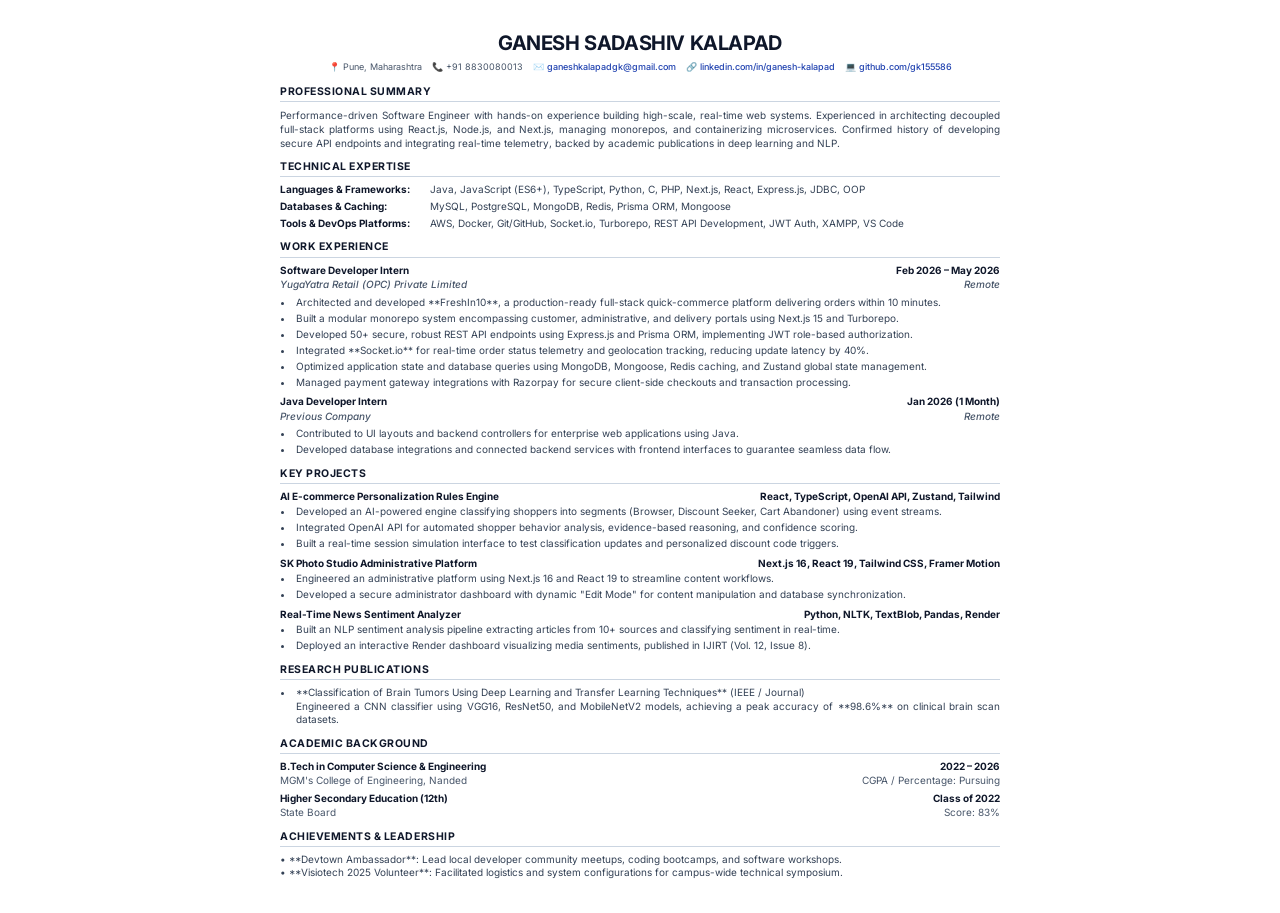
==== resume.html @ 1e9b9494 "feat: design 100% ATS-compliant resume HTML and compile to Ganesh_Kalapad_Resume.pdf" ====
<!DOCTYPE html>
<html lang="en">
<head>
  <meta charset="UTF-8">
  <title>Ganesh Sadashiv Kalapad - Resume</title>
  <style>
    @import url('https://fonts.googleapis.com/css2?family=Inter:wght@400;500;600;700&display=swap');
    
    * {
      box-sizing: border-box;
      margin: 0;
      padding: 0;
    }
    
    body {
      font-family: 'Inter', sans-serif;
      color: #1e293b;
      line-height: 1.35;
      font-size: 10px;
      padding: 30px 40px;
      background: white;
      max-width: 800px;
      margin: 0 auto;
    }
    
    .header {
      text-align: center;
      margin-bottom: 12px;
    }
    
    .name {
      font-size: 20px;
      font-weight: 700;
      color: #0f172a;
      letter-spacing: -0.02em;
      margin-bottom: 4px;
      text-transform: uppercase;
    }
    
    .contact-info {
      display: flex;
      justify-content: center;
      flex-wrap: wrap;
      gap: 10px;
      color: #475569;
      font-size: 9px;
      margin-bottom: 4px;
    }
    
    .contact-info a {
      color: #1e40af;
      text-decoration: none;
      font-weight: 500;
    }
    
    .section-title {
      font-size: 10.5px;
      font-weight: 700;
      color: #0f172a;
      border-bottom: 1.5px solid #cbd5e1;
      padding-bottom: 2px;
      margin-top: 10px;
      margin-bottom: 6px;
      text-transform: uppercase;
      letter-spacing: 0.05em;
    }
    
    .summary {
      color: #334155;
      text-align: justify;
      margin-bottom: 6px;
      line-height: 1.4;
    }
    
    .skills-grid {
      display: flex;
      flex-direction: column;
      gap: 4px;
      margin-bottom: 6px;
    }
    
    .skills-row {
      display: grid;
      grid-template-columns: 140px 1fr;
      gap: 10px;
      line-height: 1.3;
    }
    
    .skills-category {
      font-weight: 700;
      color: #0f172a;
    }
    
    .skills-list {
      color: #334155;
    }
    
    .job-title-row {
      display: flex;
      justify-content: space-between;
      font-weight: 700;
      color: #0f172a;
      margin-top: 6px;
      margin-bottom: 1px;
    }
    
    .job-company-row {
      display: flex;
      justify-content: space-between;
      color: #475569;
      font-style: italic;
      font-weight: 500;
      margin-bottom: 4px;
    }
    
    .bullet-list {
      list-style-type: disc;
      margin-left: 14px;
      margin-bottom: 6px;
      color: #334155;
    }
    
    .bullet-list li {
      margin-bottom: 2.5px;
      text-align: justify;
      padding-left: 2px;
    }
    
    .education-row {
      display: flex;
      justify-content: space-between;
      font-weight: 700;
      color: #0f172a;
      margin-top: 4px;
      margin-bottom: 1px;
    }
    
    .education-details {
      display: flex;
      justify-content: space-between;
      color: #475569;
      margin-bottom: 4px;
    }
    
    .achievement-item {
      color: #334155;
      margin-bottom: 3px;
    }

    .project-header {
      display: flex;
      justify-content: space-between;
      font-weight: 700;
      color: #0f172a;
      margin-top: 5px;
      margin-bottom: 2px;
    }
    
    @media print {
      body {
        padding: 0;
        margin: 0;
        font-size: 9.5px;
      }
      .name {
        font-size: 18px;
      }
      @page {
        size: A4;
        margin: 0.45in 0.45in;
      }
    }
  </style>
</head>
<body>

  <!-- Header -->
  <div class="header">
    <h1 class="name">Ganesh Sadashiv Kalapad</h1>
    <div class="contact-info">
      <span>📍 Pune, Maharashtra</span>
      <span>📞 +91 8830080013</span>
      <span>✉️ <a href="mailto:ganeshkalapadgk@gmail.com">ganeshkalapadgk@gmail.com</a></span>
      <span>🔗 <a href="https://linkedin.com/in/ganesh-kalapad-4100a4259" target="_blank">linkedin.com/in/ganesh-kalapad</a></span>
      <span>💻 <a href="https://github.com/gk155586" target="_blank">github.com/gk155586</a></span>
    </div>
  </div>

  <!-- Professional Summary -->
  <div class="section-title">Professional Summary</div>
  <p class="summary">
    Performance-driven Software Engineer with hands-on experience building high-scale, real-time web systems. Experienced in architecting decoupled full-stack platforms using React.js, Node.js, and Next.js, managing monorepos, and containerizing microservices. Confirmed history of developing secure API endpoints and integrating real-time telemetry, backed by academic publications in deep learning and NLP.
  </p>

  <!-- Technical Expertise -->
  <div class="section-title">Technical Expertise</div>
  <div class="skills-grid">
    <div class="skills-row">
      <span class="skills-category">Languages & Frameworks:</span>
      <span class="skills-list">Java, JavaScript (ES6+), TypeScript, Python, C, PHP, Next.js, React, Express.js, JDBC, OOP</span>
    </div>
    <div class="skills-row">
      <span class="skills-category">Databases & Caching:</span>
      <span class="skills-list">MySQL, PostgreSQL, MongoDB, Redis, Prisma ORM, Mongoose</span>
    </div>
    <div class="skills-row">
      <span class="skills-category">Tools & DevOps Platforms:</span>
      <span class="skills-list">AWS, Docker, Git/GitHub, Socket.io, Turborepo, REST API Development, JWT Auth, XAMPP, VS Code</span>
    </div>
  </div>

  <!-- Work Experience -->
  <div class="section-title">Work Experience</div>
  
  <div class="job-title-row">
    <span>Software Developer Intern</span>
    <span>Feb 2026 – May 2026</span>
  </div>
  <div class="job-company-row">
    <span>YugaYatra Retail (OPC) Private Limited</span>
    <span>Remote</span>
  </div>
  <ul class="bullet-list">
    <li>Architected and developed **FreshIn10**, a production-ready full-stack quick-commerce platform delivering orders within 10 minutes.</li>
    <li>Built a modular monorepo system encompassing customer, administrative, and delivery portals using Next.js 15 and Turborepo.</li>
    <li>Developed 50+ secure, robust REST API endpoints using Express.js and Prisma ORM, implementing JWT role-based authorization.</li>
    <li>Integrated **Socket.io** for real-time order status telemetry and geolocation tracking, reducing update latency by 40%.</li>
    <li>Optimized application state and database queries using MongoDB, Mongoose, Redis caching, and Zustand global state management.</li>
    <li>Managed payment gateway integrations with Razorpay for secure client-side checkouts and transaction processing.</li>
  </ul>

  <div class="job-title-row">
    <span>Java Developer Intern</span>
    <span>Jan 2026 (1 Month)</span>
  </div>
  <div class="job-company-row">
    <span>Previous Company</span>
    <span>Remote</span>
  </div>
  <ul class="bullet-list">
    <li>Contributed to UI layouts and backend controllers for enterprise web applications using Java.</li>
    <li>Developed database integrations and connected backend services with frontend interfaces to guarantee seamless data flow.</li>
  </ul>

  <!-- Key Projects -->
  <div class="section-title">Key Projects</div>

  <div class="project-header">
    <span>AI E-commerce Personalization Rules Engine</span>
    <span>React, TypeScript, OpenAI API, Zustand, Tailwind</span>
  </div>
  <ul class="bullet-list">
    <li>Developed an AI-powered engine classifying shoppers into segments (Browser, Discount Seeker, Cart Abandoner) using event streams.</li>
    <li>Integrated OpenAI API for automated shopper behavior analysis, evidence-based reasoning, and confidence scoring.</li>
    <li>Built a real-time session simulation interface to test classification updates and personalized discount code triggers.</li>
  </ul>

  <div class="project-header">
    <span>SK Photo Studio Administrative Platform</span>
    <span>Next.js 16, React 19, Tailwind CSS, Framer Motion</span>
  </div>
  <ul class="bullet-list">
    <li>Engineered an administrative platform using Next.js 16 and React 19 to streamline content workflows.</li>
    <li>Developed a secure administrator dashboard with dynamic "Edit Mode" for content manipulation and database synchronization.</li>
  </ul>

  <div class="project-header">
    <span>Real-Time News Sentiment Analyzer</span>
    <span>Python, NLTK, TextBlob, Pandas, Render</span>
  </div>
  <ul class="bullet-list">
    <li>Built an NLP sentiment analysis pipeline extracting articles from 10+ sources and classifying sentiment in real-time.</li>
    <li>Deployed an interactive Render dashboard visualizing media sentiments, published in IJIRT (Vol. 12, Issue 8).</li>
  </ul>

  <!-- Publications -->
  <div class="section-title">Research Publications</div>
  <ul class="bullet-list">
    <li>**Classification of Brain Tumors Using Deep Learning and Transfer Learning Techniques** (IEEE / Journal)
    <br>Engineered a CNN classifier using VGG16, ResNet50, and MobileNetV2 models, achieving a peak accuracy of **98.6%** on clinical brain scan datasets.</li>
  </ul>

  <!-- Academic Background -->
  <div class="section-title">Academic Background</div>
  
  <div class="education-row">
    <span>B.Tech in Computer Science & Engineering</span>
    <span>2022 – 2026</span>
  </div>
  <div class="education-details">
    <span>MGM's College of Engineering, Nanded</span>
    <span>CGPA / Percentage: Pursuing</span>
  </div>

  <div class="education-row">
    <span>Higher Secondary Education (12th)</span>
    <span>Class of 2022</span>
  </div>
  <div class="education-details">
    <span>State Board</span>
    <span>Score: 83%</span>
  </div>

  <!-- Achievements & Leadership -->
  <div class="section-title">Achievements & Leadership</div>
  <p class="achievement-item">
    • **Devtown Ambassador**: Lead local developer community meetups, coding bootcamps, and software workshops.
    <br>• **Visiotech 2025 Volunteer**: Facilitated logistics and system configurations for campus-wide technical symposium.
  </p>

</body>
</html>
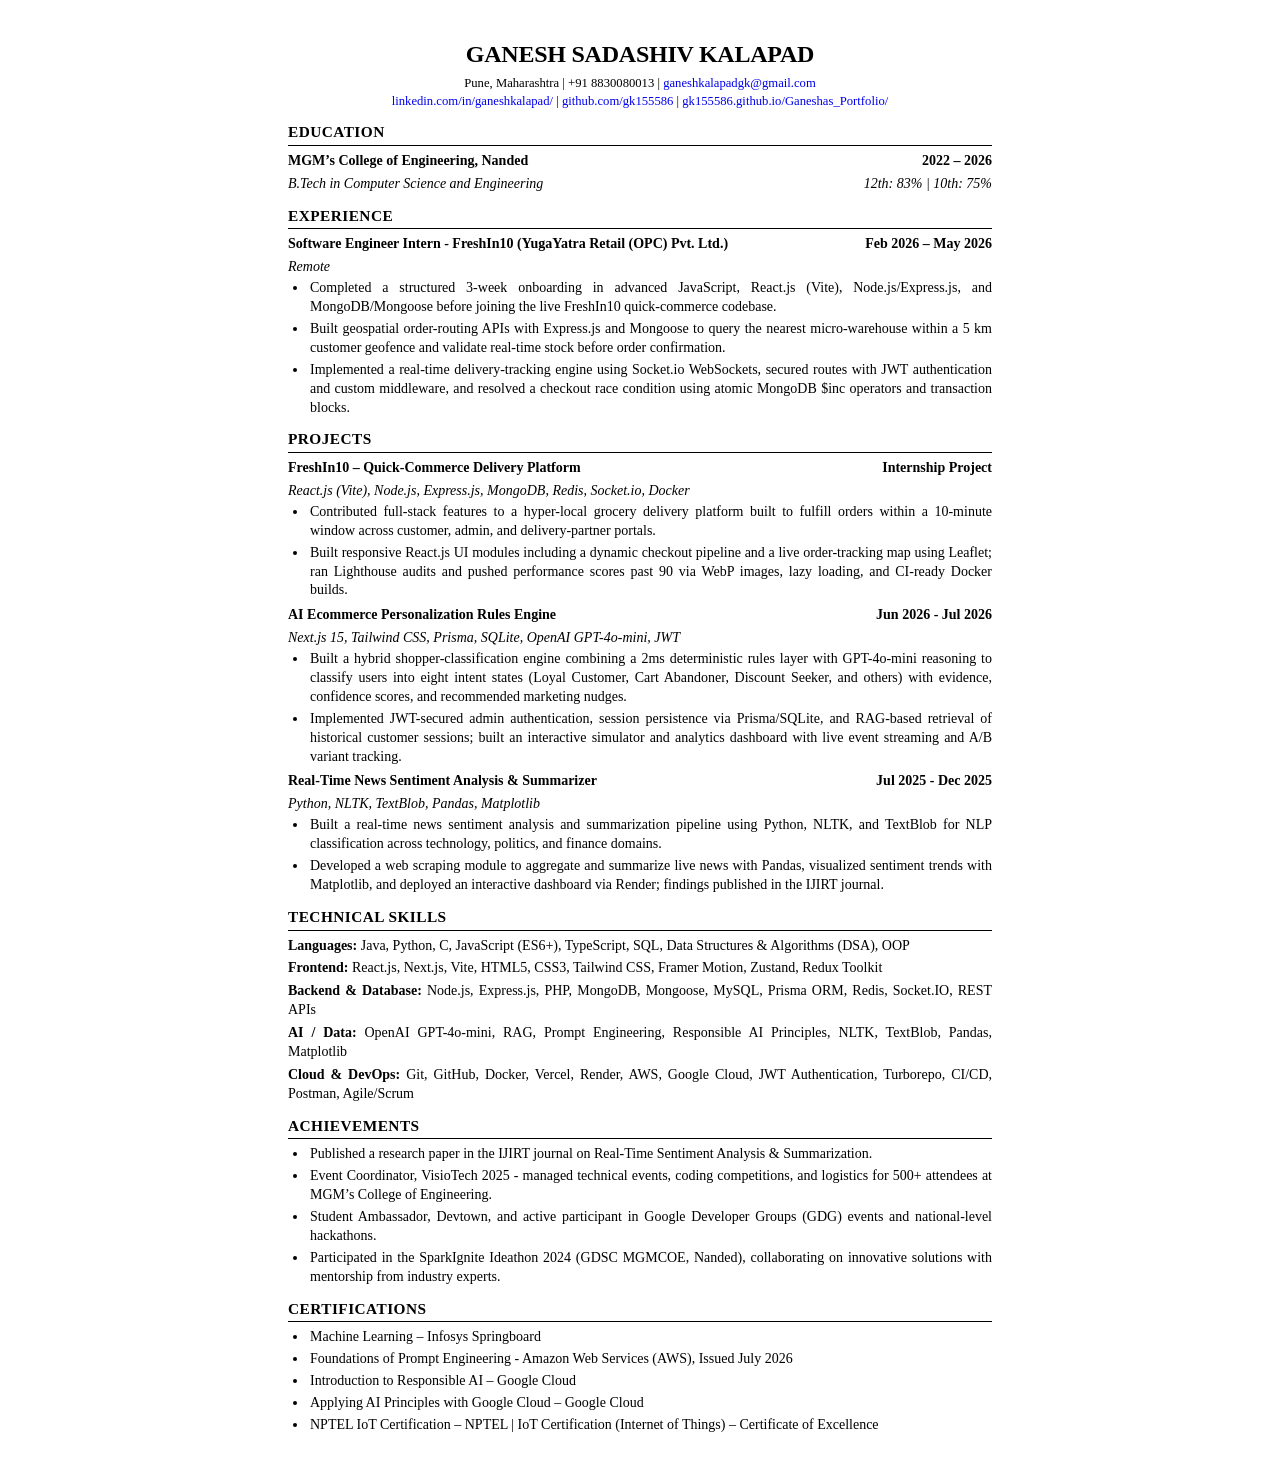
==== commit d7ae7334: "docs: update resume PDF/HTML and align experience info in index.html" ====
--- a/resume.html
+++ b/resume.html
@@ -4,8 +4,6 @@
   <meta charset="UTF-8">
   <title>Ganesh Sadashiv Kalapad - Resume</title>
   <style>
-    @import url('https://fonts.googleapis.com/css2?family=Inter:wght@400;500;600;700&display=swap');
-    
     * {
       box-sizing: border-box;
       margin: 0;
@@ -13,11 +11,11 @@
     }
     
     body {
-      font-family: 'Inter', sans-serif;
-      color: #1e293b;
+      font-family: "Times New Roman", Times, Georgia, serif;
+      color: #000000;
       line-height: 1.35;
-      font-size: 10px;
-      padding: 30px 40px;
+      font-size: 10.5pt;
+      padding: 0.4in 0.5in;
       background: white;
       max-width: 800px;
       margin: 0 auto;
@@ -29,145 +27,86 @@
     }
     
     .name {
-      font-size: 20px;
-      font-weight: 700;
-      color: #0f172a;
-      letter-spacing: -0.02em;
+      font-size: 18pt;
+      font-weight: bold;
+      letter-spacing: -0.01em;
       margin-bottom: 4px;
       text-transform: uppercase;
     }
     
     .contact-info {
-      display: flex;
-      justify-content: center;
-      flex-wrap: wrap;
-      gap: 10px;
-      color: #475569;
-      font-size: 9px;
-      margin-bottom: 4px;
+      color: #000000;
+      font-size: 9.5pt;
+      line-height: 1.4;
     }
     
     .contact-info a {
-      color: #1e40af;
+      color: #0000ee;
       text-decoration: none;
-      font-weight: 500;
+    }
+    
+    .contact-info a:hover {
+      text-decoration: underline;
     }
     
     .section-title {
-      font-size: 10.5px;
-      font-weight: 700;
-      color: #0f172a;
-      border-bottom: 1.5px solid #cbd5e1;
+      font-size: 11.5pt;
+      font-weight: bold;
+      border-bottom: 1.5px solid #000000;
       padding-bottom: 2px;
-      margin-top: 10px;
+      margin-top: 12px;
       margin-bottom: 6px;
       text-transform: uppercase;
-      letter-spacing: 0.05em;
-    }
-    
-    .summary {
-      color: #334155;
-      text-align: justify;
-      margin-bottom: 6px;
-      line-height: 1.4;
-    }
-    
-    .skills-grid {
-      display: flex;
-      flex-direction: column;
-      gap: 4px;
-      margin-bottom: 6px;
-    }
-    
-    .skills-row {
-      display: grid;
-      grid-template-columns: 140px 1fr;
-      gap: 10px;
-      line-height: 1.3;
-    }
-    
-    .skills-category {
-      font-weight: 700;
-      color: #0f172a;
-    }
-    
-    .skills-list {
-      color: #334155;
-    }
-    
-    .job-title-row {
+      letter-spacing: 0.03em;
+    }
+    
+    .row {
       display: flex;
       justify-content: space-between;
-      font-weight: 700;
-      color: #0f172a;
-      margin-top: 6px;
-      margin-bottom: 1px;
-    }
-    
-    .job-company-row {
-      display: flex;
-      justify-content: space-between;
-      color: #475569;
+      align-items: baseline;
+      margin-top: 4px;
+      margin-bottom: 2px;
+    }
+    
+    .bold {
+      font-weight: bold;
+    }
+    
+    .italic {
       font-style: italic;
-      font-weight: 500;
-      margin-bottom: 4px;
     }
     
     .bullet-list {
       list-style-type: disc;
-      margin-left: 14px;
+      margin-left: 20px;
       margin-bottom: 6px;
-      color: #334155;
     }
     
     .bullet-list li {
-      margin-bottom: 2.5px;
+      margin-bottom: 3px;
       text-align: justify;
       padding-left: 2px;
     }
     
-    .education-row {
-      display: flex;
-      justify-content: space-between;
-      font-weight: 700;
-      color: #0f172a;
-      margin-top: 4px;
-      margin-bottom: 1px;
-    }
-    
-    .education-details {
-      display: flex;
-      justify-content: space-between;
-      color: #475569;
+    .skills-section {
+      margin-top: 6px;
+      margin-bottom: 6px;
+    }
+    
+    .skills-row {
       margin-bottom: 4px;
-    }
-    
-    .achievement-item {
-      color: #334155;
-      margin-bottom: 3px;
-    }
-
-    .project-header {
-      display: flex;
-      justify-content: space-between;
-      font-weight: 700;
-      color: #0f172a;
-      margin-top: 5px;
-      margin-bottom: 2px;
+      text-align: justify;
+      line-height: 1.35;
     }
     
     @media print {
       body {
         padding: 0;
         margin: 0;
-        font-size: 9.5px;
-      }
-      .name {
-        font-size: 18px;
       }
       @page {
         size: A4;
-        margin: 0.45in 0.45in;
+        margin: 0.4in 0.5in;
       }
     }
   </style>
@@ -178,135 +117,119 @@
   <div class="header">
     <h1 class="name">Ganesh Sadashiv Kalapad</h1>
     <div class="contact-info">
-      <span>📍 Pune, Maharashtra</span>
-      <span>📞 +91 8830080013</span>
-      <span>✉️ <a href="mailto:ganeshkalapadgk@gmail.com">ganeshkalapadgk@gmail.com</a></span>
-      <span>🔗 <a href="https://linkedin.com/in/ganesh-kalapad-4100a4259" target="_blank">linkedin.com/in/ganesh-kalapad</a></span>
-      <span>💻 <a href="https://github.com/gk155586" target="_blank">github.com/gk155586</a></span>
-    </div>
-  </div>
-
-  <!-- Professional Summary -->
-  <div class="section-title">Professional Summary</div>
-  <p class="summary">
-    Performance-driven Software Engineer with hands-on experience building high-scale, real-time web systems. Experienced in architecting decoupled full-stack platforms using React.js, Node.js, and Next.js, managing monorepos, and containerizing microservices. Confirmed history of developing secure API endpoints and integrating real-time telemetry, backed by academic publications in deep learning and NLP.
-  </p>
-
-  <!-- Technical Expertise -->
-  <div class="section-title">Technical Expertise</div>
-  <div class="skills-grid">
-    <div class="skills-row">
-      <span class="skills-category">Languages & Frameworks:</span>
-      <span class="skills-list">Java, JavaScript (ES6+), TypeScript, Python, C, PHP, Next.js, React, Express.js, JDBC, OOP</span>
-    </div>
-    <div class="skills-row">
-      <span class="skills-category">Databases & Caching:</span>
-      <span class="skills-list">MySQL, PostgreSQL, MongoDB, Redis, Prisma ORM, Mongoose</span>
-    </div>
-    <div class="skills-row">
-      <span class="skills-category">Tools & DevOps Platforms:</span>
-      <span class="skills-list">AWS, Docker, Git/GitHub, Socket.io, Turborepo, REST API Development, JWT Auth, XAMPP, VS Code</span>
-    </div>
-  </div>
-
-  <!-- Work Experience -->
-  <div class="section-title">Work Experience</div>
+      <span>Pune, Maharashtra</span> | 
+      <span>+91 8830080013</span> | 
+      <span><a href="mailto:ganeshkalapadgk@gmail.com">ganeshkalapadgk@gmail.com</a></span>
+      <br>
+      <span><a href="https://linkedin.com/in/ganeshkalapad/" target="_blank">linkedin.com/in/ganeshkalapad/</a></span> | 
+      <span><a href="https://github.com/gk155586" target="_blank">github.com/gk155586</a></span> | 
+      <span><a href="https://gk155586.github.io/Ganeshas_Portfolio/" target="_blank">gk155586.github.io/Ganeshas_Portfolio/</a></span>
+    </div>
+  </div>
+
+  <!-- Education -->
+  <div class="section-title">Education</div>
+  <div class="row">
+    <span class="bold">MGM’s College of Engineering, Nanded</span>
+    <span class="bold">2022 – 2026</span>
+  </div>
+  <div class="row">
+    <span class="italic">B.Tech in Computer Science and Engineering</span>
+    <span class="italic">12th: 83% | 10th: 75%</span>
+  </div>
+
+  <!-- Experience -->
+  <div class="section-title">Experience</div>
+  <div class="row">
+    <span class="bold">Software Engineer Intern - FreshIn10 (YugaYatra Retail (OPC) Pvt. Ltd.)</span>
+    <span class="bold">Feb 2026 – May 2026</span>
+  </div>
+  <div class="row">
+    <span class="italic">Remote</span>
+  </div>
+  <ul class="bullet-list">
+    <li>Completed a structured 3-week onboarding in advanced JavaScript, React.js (Vite), Node.js/Express.js, and MongoDB/Mongoose before joining the live FreshIn10 quick-commerce codebase.</li>
+    <li>Built geospatial order-routing APIs with Express.js and Mongoose to query the nearest micro-warehouse within a 5 km customer geofence and validate real-time stock before order confirmation.</li>
+    <li>Implemented a real-time delivery-tracking engine using Socket.io WebSockets, secured routes with JWT authentication and custom middleware, and resolved a checkout race condition using atomic MongoDB $inc operators and transaction blocks.</li>
+  </ul>
+
+  <!-- Projects -->
+  <div class="section-title">Projects</div>
   
-  <div class="job-title-row">
-    <span>Software Developer Intern</span>
-    <span>Feb 2026 – May 2026</span>
-  </div>
-  <div class="job-company-row">
-    <span>YugaYatra Retail (OPC) Private Limited</span>
-    <span>Remote</span>
-  </div>
-  <ul class="bullet-list">
-    <li>Architected and developed **FreshIn10**, a production-ready full-stack quick-commerce platform delivering orders within 10 minutes.</li>
-    <li>Built a modular monorepo system encompassing customer, administrative, and delivery portals using Next.js 15 and Turborepo.</li>
-    <li>Developed 50+ secure, robust REST API endpoints using Express.js and Prisma ORM, implementing JWT role-based authorization.</li>
-    <li>Integrated **Socket.io** for real-time order status telemetry and geolocation tracking, reducing update latency by 40%.</li>
-    <li>Optimized application state and database queries using MongoDB, Mongoose, Redis caching, and Zustand global state management.</li>
-    <li>Managed payment gateway integrations with Razorpay for secure client-side checkouts and transaction processing.</li>
-  </ul>
-
-  <div class="job-title-row">
-    <span>Java Developer Intern</span>
-    <span>Jan 2026 (1 Month)</span>
-  </div>
-  <div class="job-company-row">
-    <span>Previous Company</span>
-    <span>Remote</span>
-  </div>
-  <ul class="bullet-list">
-    <li>Contributed to UI layouts and backend controllers for enterprise web applications using Java.</li>
-    <li>Developed database integrations and connected backend services with frontend interfaces to guarantee seamless data flow.</li>
-  </ul>
-
-  <!-- Key Projects -->
-  <div class="section-title">Key Projects</div>
-
-  <div class="project-header">
-    <span>AI E-commerce Personalization Rules Engine</span>
-    <span>React, TypeScript, OpenAI API, Zustand, Tailwind</span>
-  </div>
-  <ul class="bullet-list">
-    <li>Developed an AI-powered engine classifying shoppers into segments (Browser, Discount Seeker, Cart Abandoner) using event streams.</li>
-    <li>Integrated OpenAI API for automated shopper behavior analysis, evidence-based reasoning, and confidence scoring.</li>
-    <li>Built a real-time session simulation interface to test classification updates and personalized discount code triggers.</li>
-  </ul>
-
-  <div class="project-header">
-    <span>SK Photo Studio Administrative Platform</span>
-    <span>Next.js 16, React 19, Tailwind CSS, Framer Motion</span>
-  </div>
-  <ul class="bullet-list">
-    <li>Engineered an administrative platform using Next.js 16 and React 19 to streamline content workflows.</li>
-    <li>Developed a secure administrator dashboard with dynamic "Edit Mode" for content manipulation and database synchronization.</li>
-  </ul>
-
-  <div class="project-header">
-    <span>Real-Time News Sentiment Analyzer</span>
-    <span>Python, NLTK, TextBlob, Pandas, Render</span>
-  </div>
-  <ul class="bullet-list">
-    <li>Built an NLP sentiment analysis pipeline extracting articles from 10+ sources and classifying sentiment in real-time.</li>
-    <li>Deployed an interactive Render dashboard visualizing media sentiments, published in IJIRT (Vol. 12, Issue 8).</li>
-  </ul>
-
-  <!-- Publications -->
-  <div class="section-title">Research Publications</div>
-  <ul class="bullet-list">
-    <li>**Classification of Brain Tumors Using Deep Learning and Transfer Learning Techniques** (IEEE / Journal)
-    <br>Engineered a CNN classifier using VGG16, ResNet50, and MobileNetV2 models, achieving a peak accuracy of **98.6%** on clinical brain scan datasets.</li>
-  </ul>
-
-  <!-- Academic Background -->
-  <div class="section-title">Academic Background</div>
-  
-  <div class="education-row">
-    <span>B.Tech in Computer Science & Engineering</span>
-    <span>2022 – 2026</span>
-  </div>
-  <div class="education-details">
-    <span>MGM's College of Engineering, Nanded</span>
-    <span>CGPA / Percentage: Pursuing</span>
-  </div>
-
-  <div class="education-row">
-    <span>Higher Secondary Education (12th)</span>
-    <span>Class of 2022</span>
-  </div>
-  <div class="education-details">
-    <span>State Board</span>
-    <span>Score: 83%</span>
-  </div>
-
-  <!-- Achievements & Leadership -->
-  <div class="section-title">Achievements & Leadership</div>
-  <p class="achievement-item">
-    • **Devtown Ambassador**: Lead local developer community meetups, coding bootcamps, and software workshops.
-    <br>• **Visiotech 2025 Volunteer**: Facilitated logistics and system configurations for campus-wide technical symposium.
-  </p>
+  <div class="row">
+    <span class="bold">FreshIn10 – Quick-Commerce Delivery Platform</span>
+    <span class="bold">Internship Project</span>
+  </div>
+  <div class="row">
+    <span class="italic">React.js (Vite), Node.js, Express.js, MongoDB, Redis, Socket.io, Docker</span>
+  </div>
+  <ul class="bullet-list">
+    <li>Contributed full-stack features to a hyper-local grocery delivery platform built to fulfill orders within a 10-minute window across customer, admin, and delivery-partner portals.</li>
+    <li>Built responsive React.js UI modules including a dynamic checkout pipeline and a live order-tracking map using Leaflet; ran Lighthouse audits and pushed performance scores past 90 via WebP images, lazy loading, and CI-ready Docker builds.</li>
+  </ul>
+
+  <div class="row">
+    <span class="bold">AI Ecommerce Personalization Rules Engine</span>
+    <span class="bold">Jun 2026 - Jul 2026</span>
+  </div>
+  <div class="row">
+    <span class="italic">Next.js 15, Tailwind CSS, Prisma, SQLite, OpenAI GPT-4o-mini, JWT</span>
+  </div>
+  <ul class="bullet-list">
+    <li>Built a hybrid shopper-classification engine combining a 2ms deterministic rules layer with GPT-4o-mini reasoning to classify users into eight intent states (Loyal Customer, Cart Abandoner, Discount Seeker, and others) with evidence, confidence scores, and recommended marketing nudges.</li>
+    <li>Implemented JWT-secured admin authentication, session persistence via Prisma/SQLite, and RAG-based retrieval of historical customer sessions; built an interactive simulator and analytics dashboard with live event streaming and A/B variant tracking.</li>
+  </ul>
+
+  <div class="row">
+    <span class="bold">Real-Time News Sentiment Analysis & Summarizer</span>
+    <span class="bold">Jul 2025 - Dec 2025</span>
+  </div>
+  <div class="row">
+    <span class="italic">Python, NLTK, TextBlob, Pandas, Matplotlib</span>
+  </div>
+  <ul class="bullet-list">
+    <li>Built a real-time news sentiment analysis and summarization pipeline using Python, NLTK, and TextBlob for NLP classification across technology, politics, and finance domains.</li>
+    <li>Developed a web scraping module to aggregate and summarize live news with Pandas, visualized sentiment trends with Matplotlib, and deployed an interactive dashboard via Render; findings published in the IJIRT journal.</li>
+  </ul>
+
+  <!-- Technical Skills -->
+  <div class="section-title">Technical Skills</div>
+  <div class="skills-section">
+    <div class="skills-row">
+      <span class="bold">Languages:</span> Java, Python, C, JavaScript (ES6+), TypeScript, SQL, Data Structures & Algorithms (DSA), OOP
+    </div>
+    <div class="skills-row">
+      <span class="bold">Frontend:</span> React.js, Next.js, Vite, HTML5, CSS3, Tailwind CSS, Framer Motion, Zustand, Redux Toolkit
+    </div>
+    <div class="skills-row">
+      <span class="bold">Backend & Database:</span> Node.js, Express.js, PHP, MongoDB, Mongoose, MySQL, Prisma ORM, Redis, Socket.IO, REST APIs
+    </div>
+    <div class="skills-row">
+      <span class="bold">AI / Data:</span> OpenAI GPT-4o-mini, RAG, Prompt Engineering, Responsible AI Principles, NLTK, TextBlob, Pandas, Matplotlib
+    </div>
+    <div class="skills-row">
+      <span class="bold">Cloud & DevOps:</span> Git, GitHub, Docker, Vercel, Render, AWS, Google Cloud, JWT Authentication, Turborepo, CI/CD, Postman, Agile/Scrum
+    </div>
+  </div>
+
+  <!-- Achievements -->
+  <div class="section-title">Achievements</div>
+  <ul class="bullet-list">
+    <li>Published a research paper in the IJIRT journal on Real-Time Sentiment Analysis & Summarization.</li>
+    <li>Event Coordinator, VisioTech 2025 - managed technical events, coding competitions, and logistics for 500+ attendees at MGM’s College of Engineering.</li>
+    <li>Student Ambassador, Devtown, and active participant in Google Developer Groups (GDG) events and national-level hackathons.</li>
+    <li>Participated in the SparkIgnite Ideathon 2024 (GDSC MGMCOE, Nanded), collaborating on innovative solutions with mentorship from industry experts.</li>
+  </ul>
+
+  <!-- Certifications -->
+  <div class="section-title">Certifications</div>
+  <ul class="bullet-list">
+    <li>Machine Learning – Infosys Springboard</li>
+    <li>Foundations of Prompt Engineering - Amazon Web Services (AWS), Issued July 2026</li>
+    <li>Introduction to Responsible AI – Google Cloud</li>
+    <li>Applying AI Principles with Google Cloud – Google Cloud</li>
+    <li>NPTEL IoT Certification – NPTEL | IoT Certification (Internet of Things) – Certificate of Excellence</li>
+  </ul>
 
 </body>
 </html>
